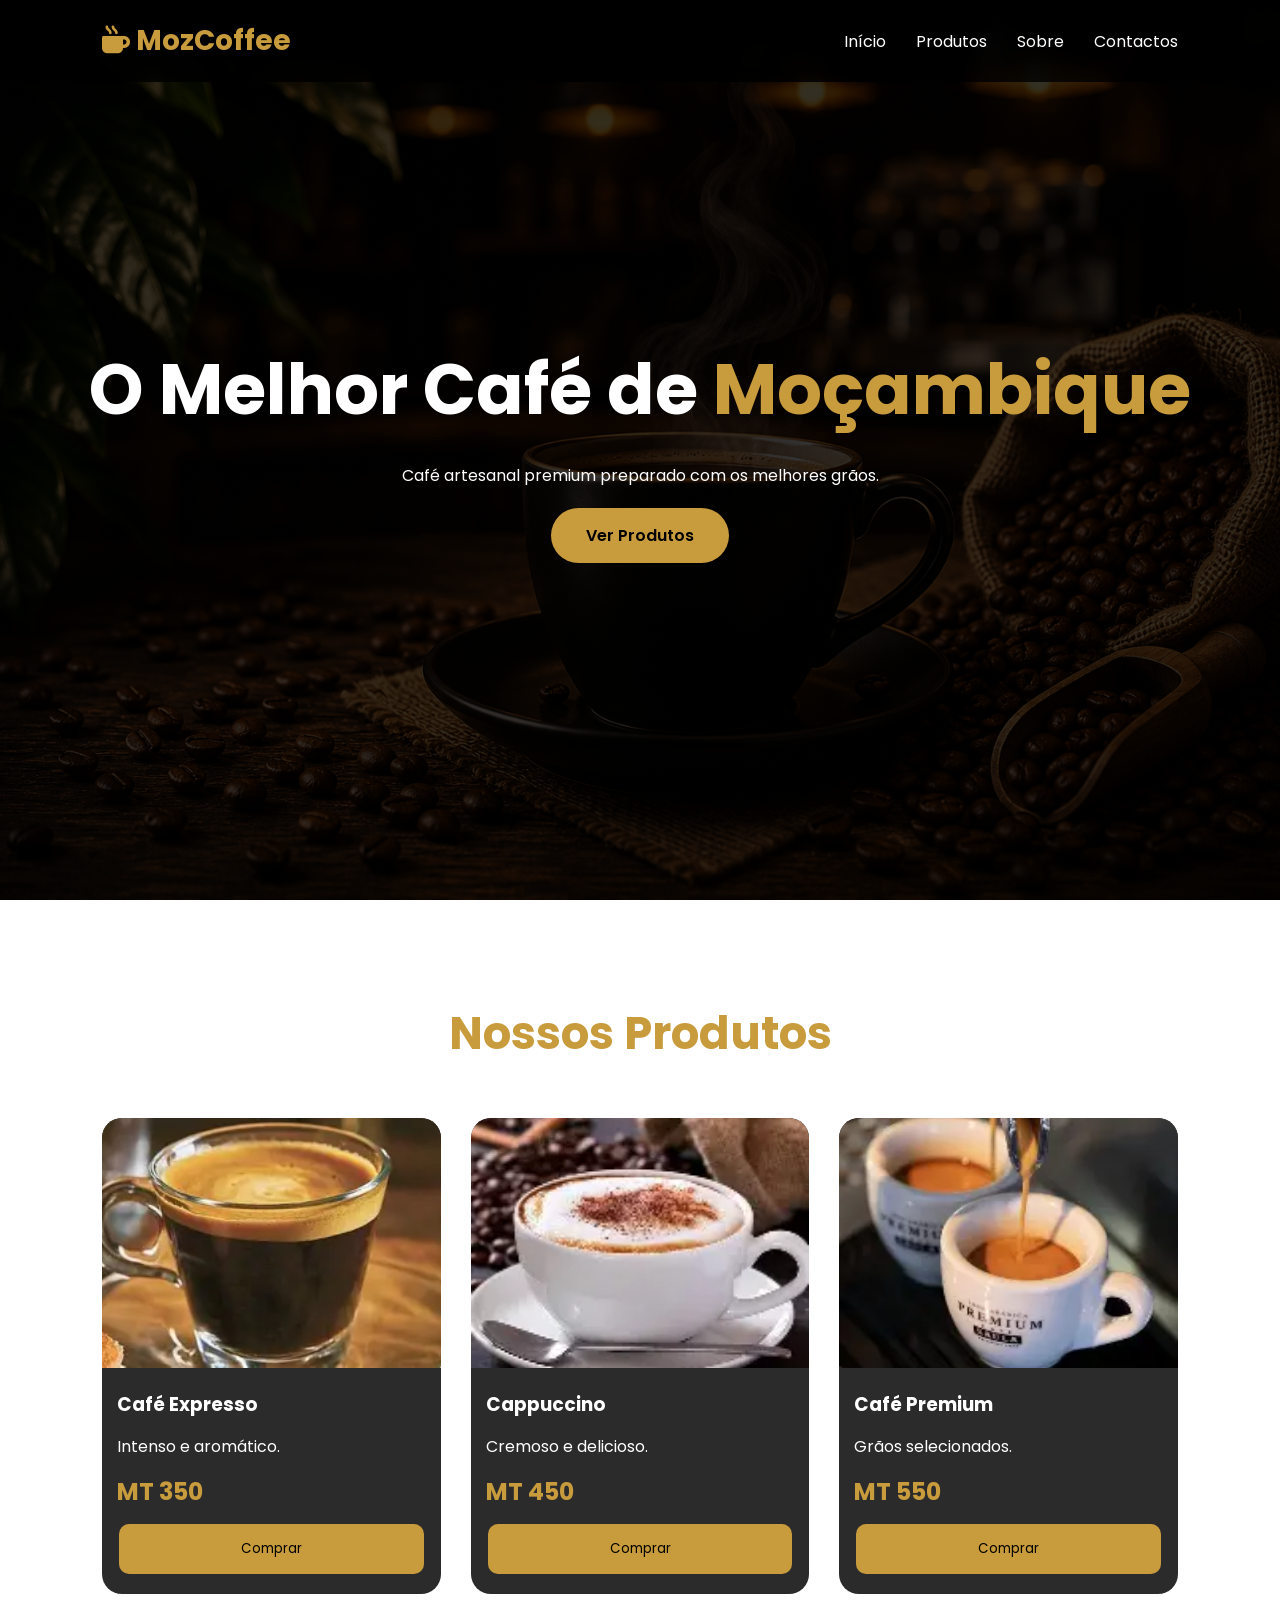
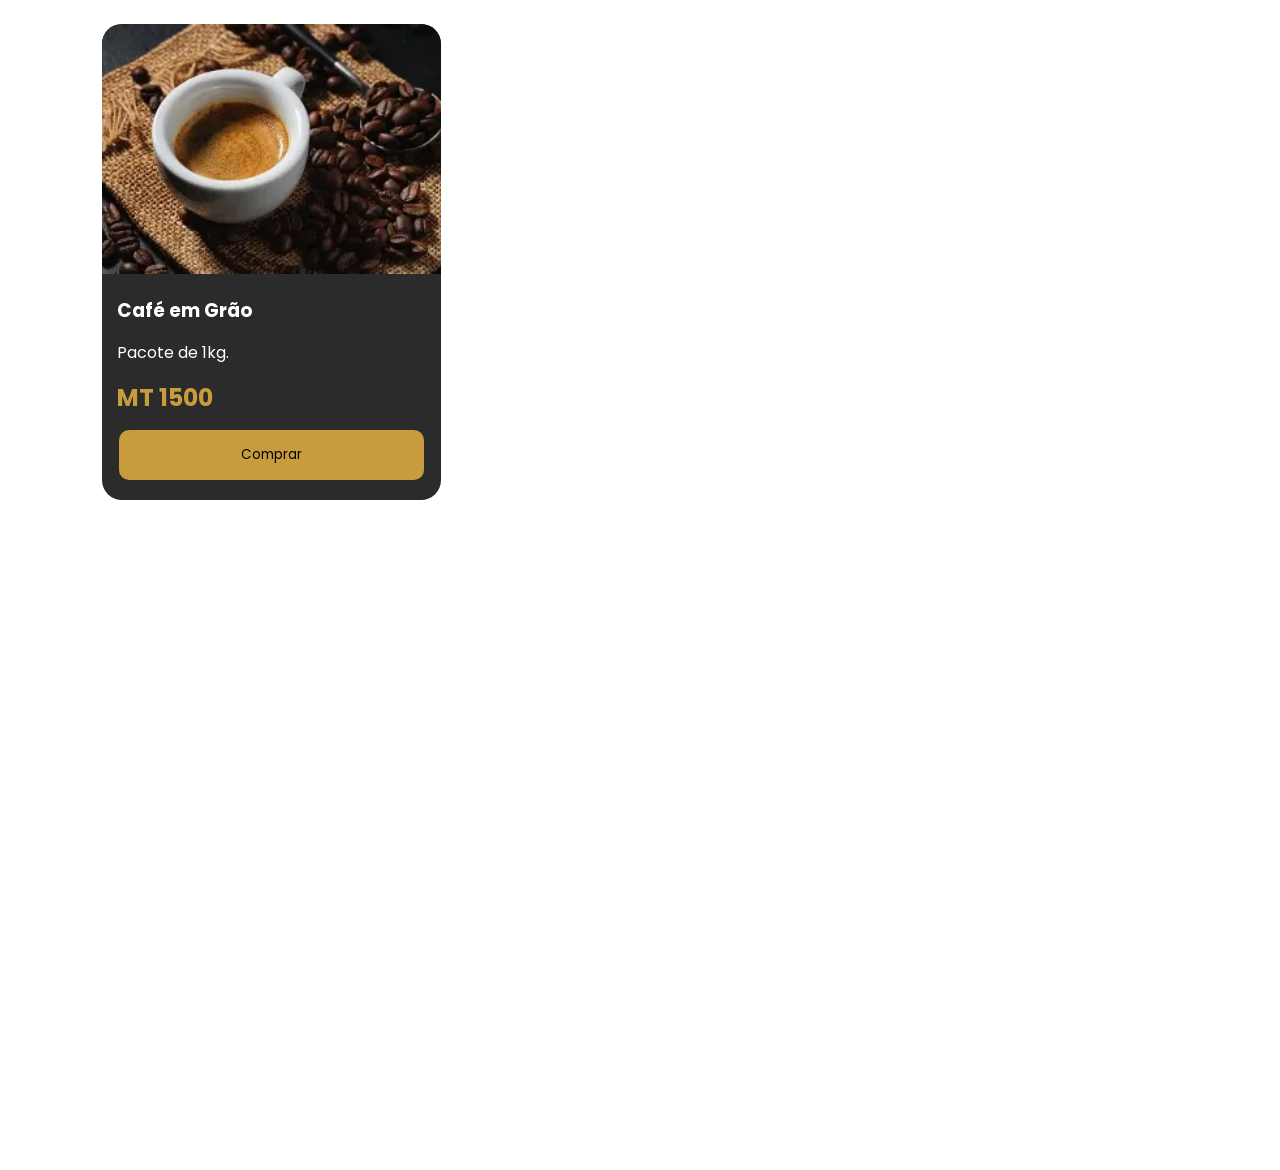
==== Index.html @ 0bbc1c30 "Initial commit" ====
<!DOCTYPE html>
<html lang="pt">
<head>
<meta charset="UTF-8">
<meta name="viewport" content="width=device-width, initial-scale=1.0">
<title>MozCoffee</title>

<link rel="stylesheet" href="style.css">

<link rel="stylesheet"
href="https://cdnjs.cloudflare.com/ajax/libs/font-awesome/6.5.1/css/all.min.css">

<link href="https://fonts.googleapis.com/css2?family=Poppins:wght@300;400;500;600;700&display=swap" rel="stylesheet">
</head>

<body>

<header>

<div class="logo">
<i class="fas fa-mug-hot"></i>
MozCoffee
</div>

<nav>
<ul>
<li><a href="#home">Início</a></li>
<li><a href="#produtos">Produtos</a></li>
<li><a href="#sobre">Sobre</a></li>
<li><a href="#contacto">Contactos</a></li>
</ul>
</nav>

</header>

<section class="hero" id="home">

<div class="hero-content">

<h1>
O Melhor Café de
<span>Moçambique</span>
</h1>

<p>
Café artesanal premium preparado com os melhores grãos.
</p>

<a href="#produtos" class="btn">
Ver Produtos
</a>

</div>

</section>

<section class="products" id="produtos">

<h2>Nossos Produtos</h2>

<div class="product-grid">

<div class="card">
<img src="Café Expresso.webp">
<h3>Café Expresso</h3>
<p>Intenso e aromático.</p>
<div class="price">MT 350</div>
<button onclick="verificarCompra('Café Expresso',350)">
Comprar
</button>
</div>

<div class="card">
<img src="Cappuccino.webp">
<h3>Cappuccino</h3>
<p>Cremoso e delicioso.</p>
<div class="price">MT 450</div>
<button onclick="verificarCompra('Cappuccino',450)">
Comprar
</button>
</div>

<div class="card">
<img src="Café Premium.webp">
<h3>Café Premium</h3>
<p>Grãos selecionados.</p>
<div class="price">MT 550</div>
<button onclick="verificarCompra('Café Premium',550)">
Comprar
</button>
</div>

<div class="card">
<img src="Café em Grão.webp">
<h3>Café em Grão</h3>
<p>Pacote de 1kg.</p>
<div class="price">MT 1500</div>
<button onclick="verificarCompra('Café em Grão',1500)">
Comprar
</button>
</div>

</div>

</section>

<section class="about" id="sobre">

<h2>Sobre Nós</h2>

<p>
A MozCoffee oferece café premium de qualidade superior para todos os amantes do verdadeiro café.
</p>

</section>

<section class="contact" id="contacto">

<h2>Contactos</h2>

<p>Telefone: +258 871545619</p>
<p>Email: contacto@mozcoffee.com</p>
<p>Maputo, Moçambique</p>

</section>

<script src="script.js"></script>

</body>
</html>
---- style.css ----
*{
margin:0;
padding:0;
box-sizing:border-box;
font-family:'Poppins',sans-serif;
scroll-behavior:smooth;
}

body{

background:
linear-gradient(
rgba(0,0,0,.80),
rgba(0,0,0,.80)
),
url("Fundo.png");

background-size:cover;
background-position:center;
background-attachment:fixed;

color:white;
}

header{

display:flex;
justify-content:space-between;
align-items:center;

padding:20px 8%;

background:rgba(0,0,0,.8);
backdrop-filter:blur(10px);

position:fixed;
width:100%;
top:0;
z-index:1000;
}

.logo{

font-size:28px;
font-weight:700;
color:#c89b3c;
}

nav ul{
display:flex;
gap:30px;
list-style:none;
}

nav ul li a{
color:white;
text-decoration:none;
}

.hero{

height:100vh;

display:flex;
justify-content:center;
align-items:center;

text-align:center;
padding:20px;
}

.hero h1{

font-size:70px;
margin-bottom:20px;
}

.hero h1 span{
color:#c89b3c;
}

.btn{

display:inline-block;
margin-top:20px;

background:#c89b3c;
color:black;

padding:15px 35px;

border-radius:30px;
text-decoration:none;
font-weight:600;
}

.products{

padding:100px 8%;
}

.products h2{

text-align:center;
margin-bottom:50px;
font-size:45px;
color:#c89b3c;
}

.product-grid{

display:grid;

grid-template-columns:
repeat(auto-fit,minmax(280px,1fr));

gap:30px;
}

.card{

background:rgba(20,20,20,.9);

border-radius:20px;

overflow:hidden;

padding-bottom:20px;
}

.card img{

width:100%;
height:250px;
object-fit:cover;
}

.card h3{
padding:15px;
}

.card p{
padding:0 15px;
}

.price{

padding:15px;
font-size:24px;
color:#c89b3c;
font-weight:bold;
}

.card button{

width:90%;
margin:auto;
display:block;

padding:15px;

background:#c89b3c;
border:none;

border-radius:10px;

cursor:pointer;
}

.about,
.contact{

padding:100px 8%;
text-align:center;
}

.login-page{

min-height:100vh;

display:flex;
justify-content:center;
align-items:center;

gap:40px;
padding:50px;
}

.form-container{

background:rgba(20,20,20,.9);

padding:40px;

border-radius:20px;

width:350px;
}

.form-container input{

width:100%;
padding:15px;

margin-bottom:15px;

border:none;
border-radius:10px;
}

.form-container button{

width:100%;
padding:15px;

background:#c89b3c;

border:none;
border-radius:10px;

cursor:pointer;
}
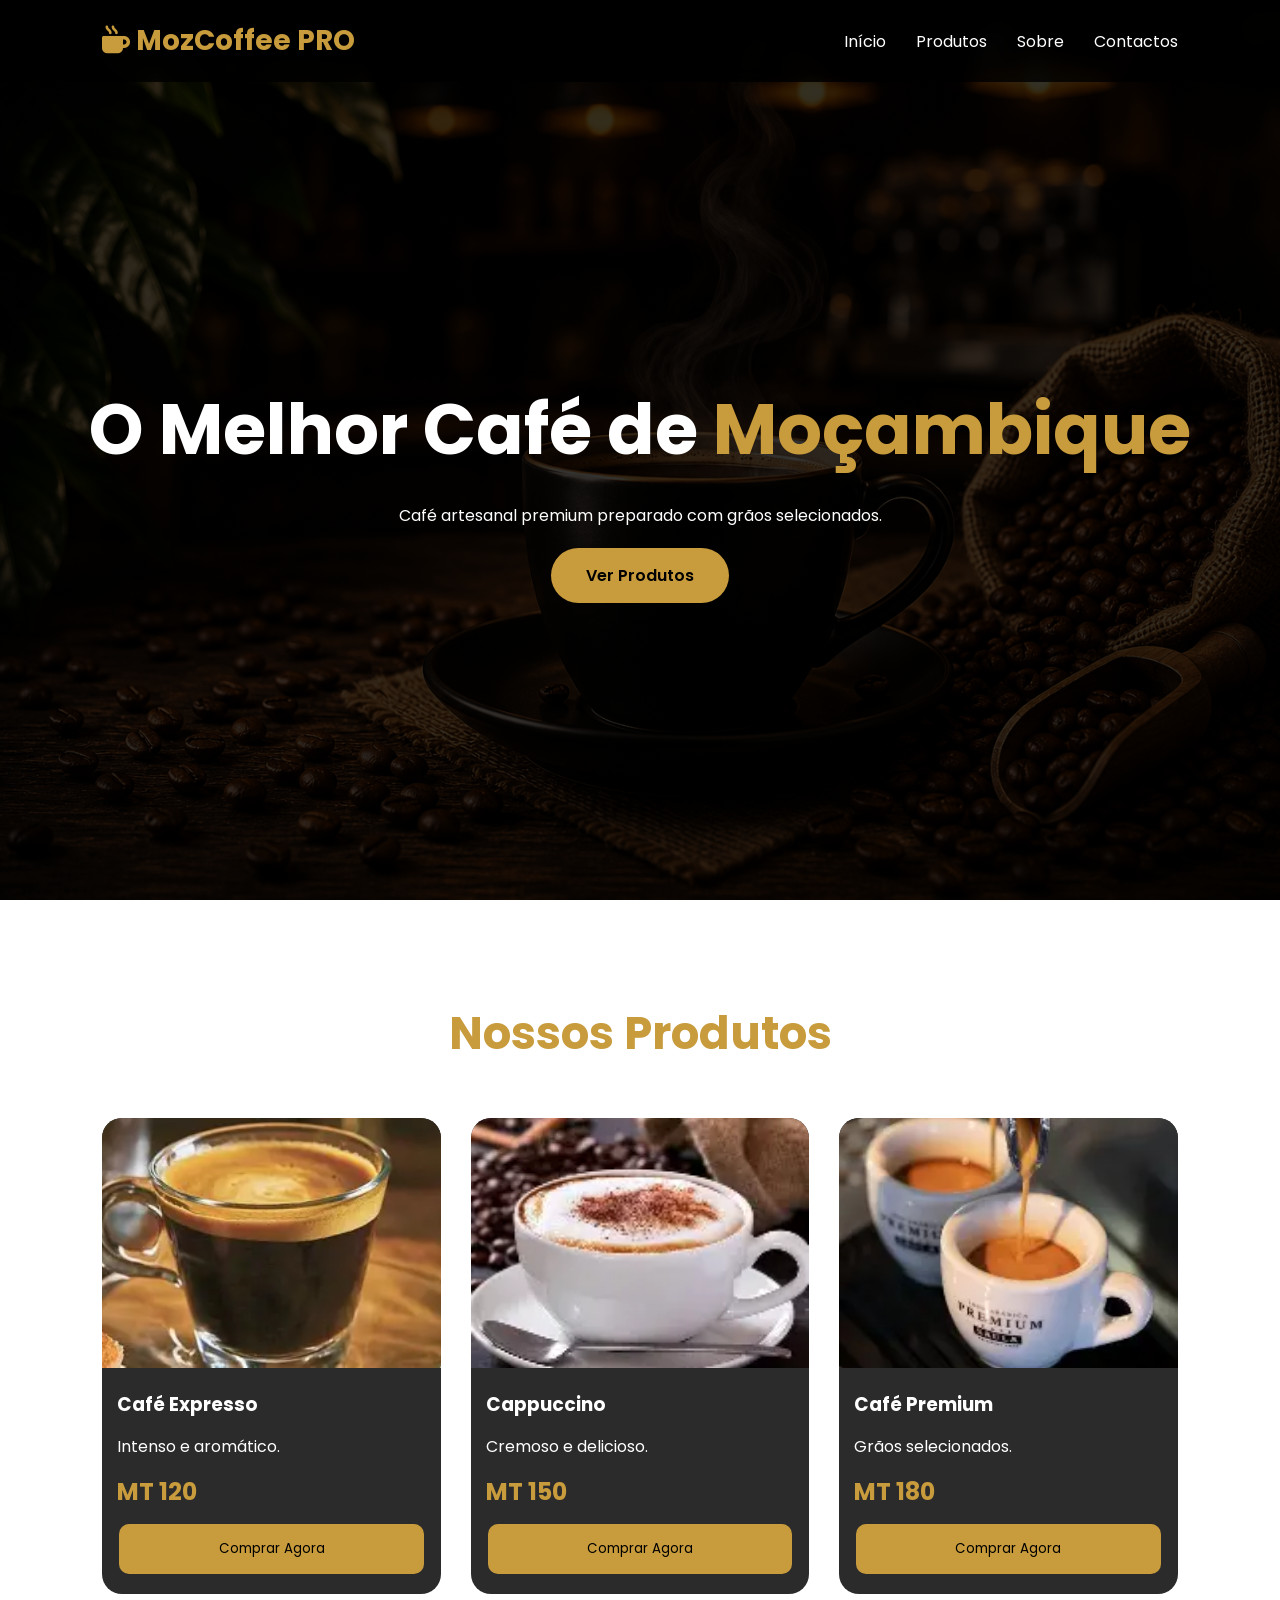
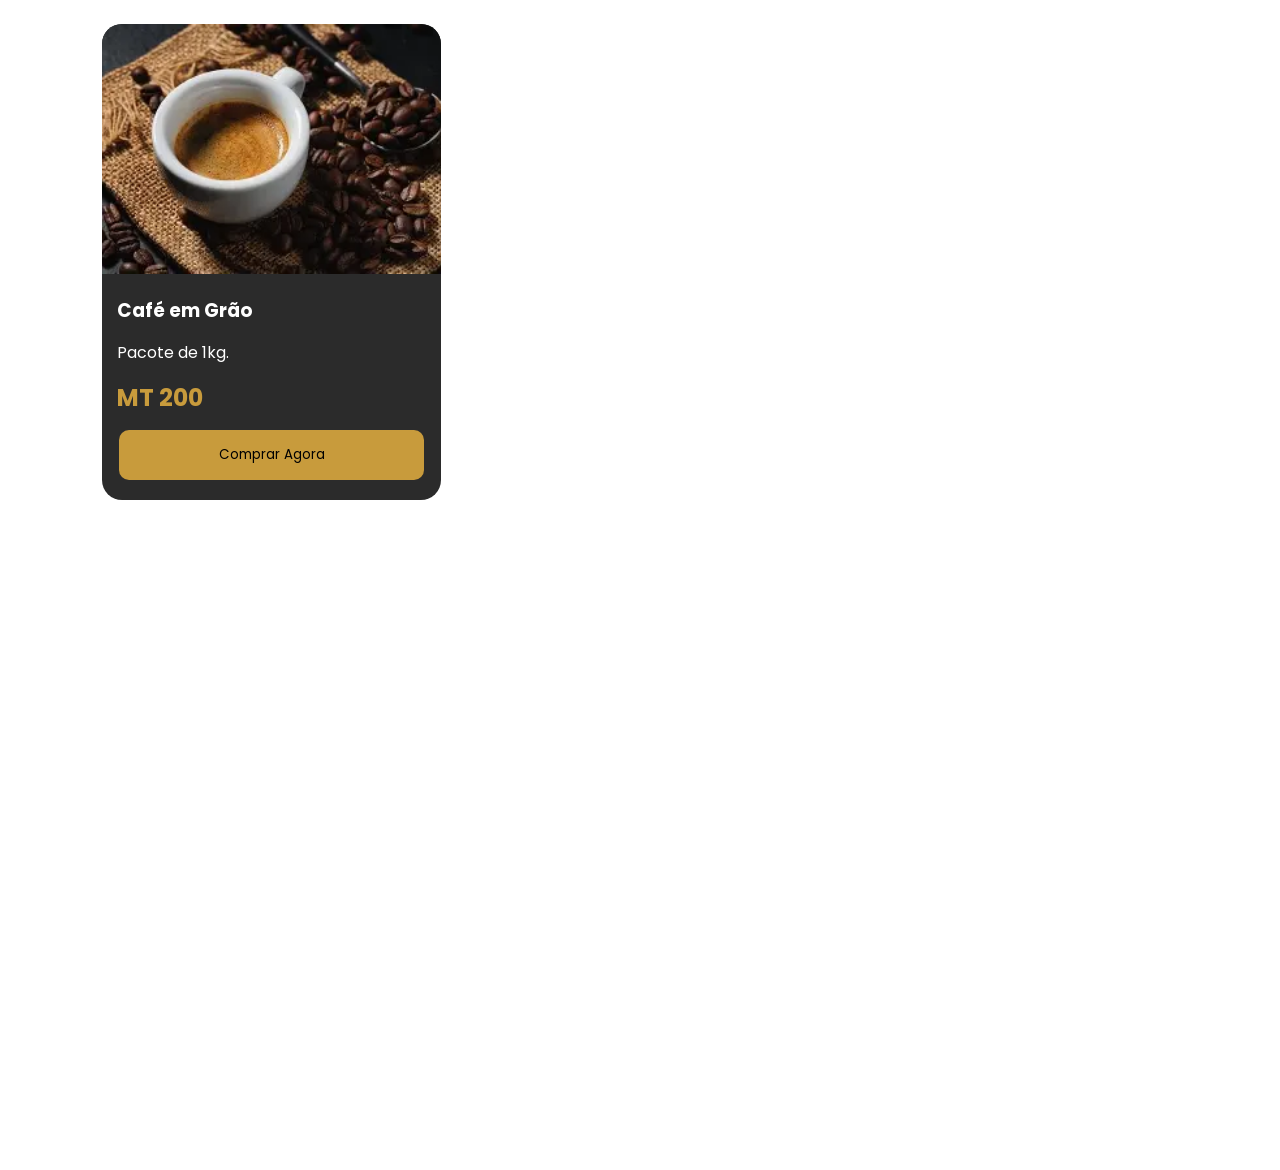
==== commit cb21f9d5: "Update Index.html" ====
--- a/Index.html
+++ b/Index.html
@@ -3,7 +3,7 @@
 <head>
 <meta charset="UTF-8">
 <meta name="viewport" content="width=device-width, initial-scale=1.0">
-<title>MozCoffee</title>
+<title>MozCoffee PRO</title>
 
 <link rel="stylesheet" href="style.css">
 
@@ -19,7 +19,7 @@
 
 <div class="logo">
 <i class="fas fa-mug-hot"></i>
-MozCoffee
+MozCoffee PRO
 </div>
 
 <nav>
@@ -33,6 +33,7 @@
 
 </header>
 
+<!-- HERO -->
 <section class="hero" id="home">
 
 <div class="hero-content">
@@ -43,7 +44,7 @@
 </h1>
 
 <p>
-Café artesanal premium preparado com os melhores grãos.
+Café artesanal premium preparado com grãos selecionados.
 </p>
 
 <a href="#produtos" class="btn">
@@ -54,6 +55,7 @@
 
 </section>
 
+<!-- PRODUTOS -->
 <section class="products" id="produtos">
 
 <h2>Nossos Produtos</h2>
@@ -64,56 +66,66 @@
 <img src="Café Expresso.webp">
 <h3>Café Expresso</h3>
 <p>Intenso e aromático.</p>
-<div class="price">MT 350</div>
-<button onclick="verificarCompra('Café Expresso',350)">
-Comprar
+<div class="price">MT 120</div>
+
+<button onclick="comprar('Café Expresso',120)">
+Comprar Agora
 </button>
+
 </div>
 
 <div class="card">
 <img src="Cappuccino.webp">
 <h3>Cappuccino</h3>
 <p>Cremoso e delicioso.</p>
-<div class="price">MT 450</div>
-<button onclick="verificarCompra('Cappuccino',450)">
-Comprar
+<div class="price">MT 150</div>
+
+<button onclick="comprar('Cappuccino',150)">
+Comprar Agora
 </button>
+
 </div>
 
 <div class="card">
 <img src="Café Premium.webp">
 <h3>Café Premium</h3>
 <p>Grãos selecionados.</p>
-<div class="price">MT 550</div>
-<button onclick="verificarCompra('Café Premium',550)">
-Comprar
+<div class="price">MT 180</div>
+
+<button onclick="comprar('Café Premium',180)">
+Comprar Agora
 </button>
+
 </div>
 
 <div class="card">
 <img src="Café em Grão.webp">
 <h3>Café em Grão</h3>
 <p>Pacote de 1kg.</p>
-<div class="price">MT 1500</div>
-<button onclick="verificarCompra('Café em Grão',1500)">
-Comprar
+<div class="price">MT 200</div>
+
+<button onclick="comprar('Café em Grão',200)">
+Comprar Agora
 </button>
+
 </div>
 
 </div>
 
 </section>
 
+<!-- SOBRE -->
 <section class="about" id="sobre">
 
 <h2>Sobre Nós</h2>
 
 <p>
-A MozCoffee oferece café premium de qualidade superior para todos os amantes do verdadeiro café.
+A MozCoffee oferece café premium de qualidade superior em Moçambique.
 </p>
 
 </section>
 
+<!-- CONTACTO -->
 <section class="contact" id="contacto">
 
 <h2>Contactos</h2>
@@ -124,7 +136,22 @@
 
 </section>
 
-<script src="script.js"></script>
+<!-- SCRIPT WHATSAPP -->
+<script>
+function comprar(produto, preco){
+
+let numero = "258871545619";
+
+let mensagem =
+`Olá, quero comprar:%0AProduto: ${produto}%0APreço: MT ${preco}`;
+
+let url =
+`https://wa.me/${numero}?text=${mensagem}`;
+
+window.open(url, "_blank");
+
+}
+</script>
 
 </body>
-</html>+</html>
--- a/style.css
+++ b/style.css
@@ -1,3 +1,7 @@
+/* ==========================================
+   RESET
+========================================== */
+
 *{
 margin:0;
 padding:0;
@@ -6,13 +10,14 @@
 scroll-behavior:smooth;
 }
 
+/* ==========================================
+   BODY
+========================================== */
+
 body{
 
 background:
-linear-gradient(
-rgba(0,0,0,.80),
-rgba(0,0,0,.80)
-),
+linear-gradient(rgba(0,0,0,.80),rgba(0,0,0,.80)),
 url("Fundo.png");
 
 background-size:cover;
@@ -21,6 +26,10 @@
 
 color:white;
 }
+
+/* ==========================================
+   HEADER
+========================================== */
 
 header{
 
@@ -55,135 +64,174 @@
 nav ul li a{
 color:white;
 text-decoration:none;
-}
+transition:.3s;
+}
+
+nav ul li a:hover{
+color:#c89b3c;
+}
+
+/* ==========================================
+   HERO
+========================================== */
 
 .hero{
 
-height:100vh;
+min-height:100vh;
+
+display:flex;
+flex-direction:column;
+justify-content:center;
+align-items:center;
+
+text-align:center;
+padding:120px 20px 40px;
+}
+
+.hero h1{
+
+font-size:70px;
+margin-bottom:20px;
+}
+
+.hero h1 span{
+color:#c89b3c;
+}
+
+.btn{
+
+display:inline-block;
+margin-top:20px;
+
+background:#c89b3c;
+color:black;
+
+padding:15px 35px;
+
+border-radius:30px;
+text-decoration:none;
+font-weight:600;
+
+transition:.3s;
+}
+
+.btn:hover{
+transform:translateY(-5px);
+}
+
+/* ==========================================
+   PRODUCTS
+========================================== */
+
+.products{
+
+padding:100px 8%;
+}
+
+.products h2{
+
+text-align:center;
+margin-bottom:50px;
+font-size:45px;
+color:#c89b3c;
+}
+
+.product-grid{
+
+display:grid;
+
+grid-template-columns:repeat(auto-fit,minmax(280px,1fr));
+
+gap:30px;
+}
+
+.card{
+
+background:rgba(20,20,20,.9);
+
+border-radius:20px;
+
+overflow:hidden;
+
+padding-bottom:20px;
+
+transition:.3s;
+}
+
+.card:hover{
+transform:translateY(-8px);
+}
+
+.card img{
+
+width:100%;
+height:250px;
+object-fit:cover;
+}
+
+.card h3{
+padding:15px;
+}
+
+.card p{
+padding:0 15px;
+}
+
+.price{
+
+padding:15px;
+font-size:24px;
+color:#c89b3c;
+font-weight:bold;
+}
+
+.card button{
+
+width:90%;
+margin:auto;
+display:block;
+
+padding:15px;
+
+background:#c89b3c;
+border:none;
+
+border-radius:10px;
+
+cursor:pointer;
+transition:.3s;
+}
+
+.card button:hover{
+transform:scale(1.03);
+}
+
+/* ==========================================
+   ABOUT + CONTACT
+========================================== */
+
+.about,
+.contact{
+
+padding:100px 8%;
+text-align:center;
+}
+
+/* ==========================================
+   LOGIN PAGE
+========================================== */
+
+.login-page{
+
+min-height:100vh;
 
 display:flex;
 justify-content:center;
 align-items:center;
 
-text-align:center;
-padding:20px;
-}
-
-.hero h1{
-
-font-size:70px;
-margin-bottom:20px;
-}
-
-.hero h1 span{
-color:#c89b3c;
-}
-
-.btn{
-
-display:inline-block;
-margin-top:20px;
-
-background:#c89b3c;
-color:black;
-
-padding:15px 35px;
-
-border-radius:30px;
-text-decoration:none;
-font-weight:600;
-}
-
-.products{
-
-padding:100px 8%;
-}
-
-.products h2{
-
-text-align:center;
-margin-bottom:50px;
-font-size:45px;
-color:#c89b3c;
-}
-
-.product-grid{
-
-display:grid;
-
-grid-template-columns:
-repeat(auto-fit,minmax(280px,1fr));
-
-gap:30px;
-}
-
-.card{
-
-background:rgba(20,20,20,.9);
-
-border-radius:20px;
-
-overflow:hidden;
-
-padding-bottom:20px;
-}
-
-.card img{
-
-width:100%;
-height:250px;
-object-fit:cover;
-}
-
-.card h3{
-padding:15px;
-}
-
-.card p{
-padding:0 15px;
-}
-
-.price{
-
-padding:15px;
-font-size:24px;
-color:#c89b3c;
-font-weight:bold;
-}
-
-.card button{
-
-width:90%;
-margin:auto;
-display:block;
-
-padding:15px;
-
-background:#c89b3c;
-border:none;
-
-border-radius:10px;
-
-cursor:pointer;
-}
-
-.about,
-.contact{
-
-padding:100px 8%;
-text-align:center;
-}
-
-.login-page{
-
-min-height:100vh;
-
-display:flex;
-justify-content:center;
-align-items:center;
-
 gap:40px;
 padding:50px;
+flex-wrap:wrap;
 }
 
 .form-container{
@@ -195,6 +243,7 @@
 border-radius:20px;
 
 width:350px;
+max-width:100%;
 }
 
 .form-container input{
@@ -219,4 +268,83 @@
 border-radius:10px;
 
 cursor:pointer;
-}+transition:.3s;
+}
+
+.form-container button:hover{
+transform:translateY(-3px);
+}
+
+/* ==========================================
+   RESPONSIVO TABLET
+========================================== */
+
+@media(max-width:992px){
+
+.hero h1{
+font-size:50px;
+}
+
+.products h2{
+font-size:35px;
+}
+
+nav ul{
+gap:15px;
+}
+}
+
+/* ==========================================
+   RESPONSIVO MOBILE
+========================================== */
+
+@media(max-width:768px){
+
+header{
+flex-direction:column;
+gap:10px;
+padding:15px;
+text-align:center;
+}
+
+nav ul{
+flex-direction:column;
+gap:10px;
+}
+
+.hero h1{
+font-size:32px;
+}
+
+.btn{
+padding:12px 25px;
+}
+
+.products h2{
+font-size:28px;
+}
+
+.card img{
+height:200px;
+}
+
+.login-page{
+flex-direction:column;
+padding:20px;
+}
+}
+
+/* ==========================================
+   MOBILE PEQUENO
+========================================== */
+
+@media(max-width:480px){
+
+.hero h1{
+font-size:26px;
+}
+
+.products h2{
+font-size:24px;
+}
+}
